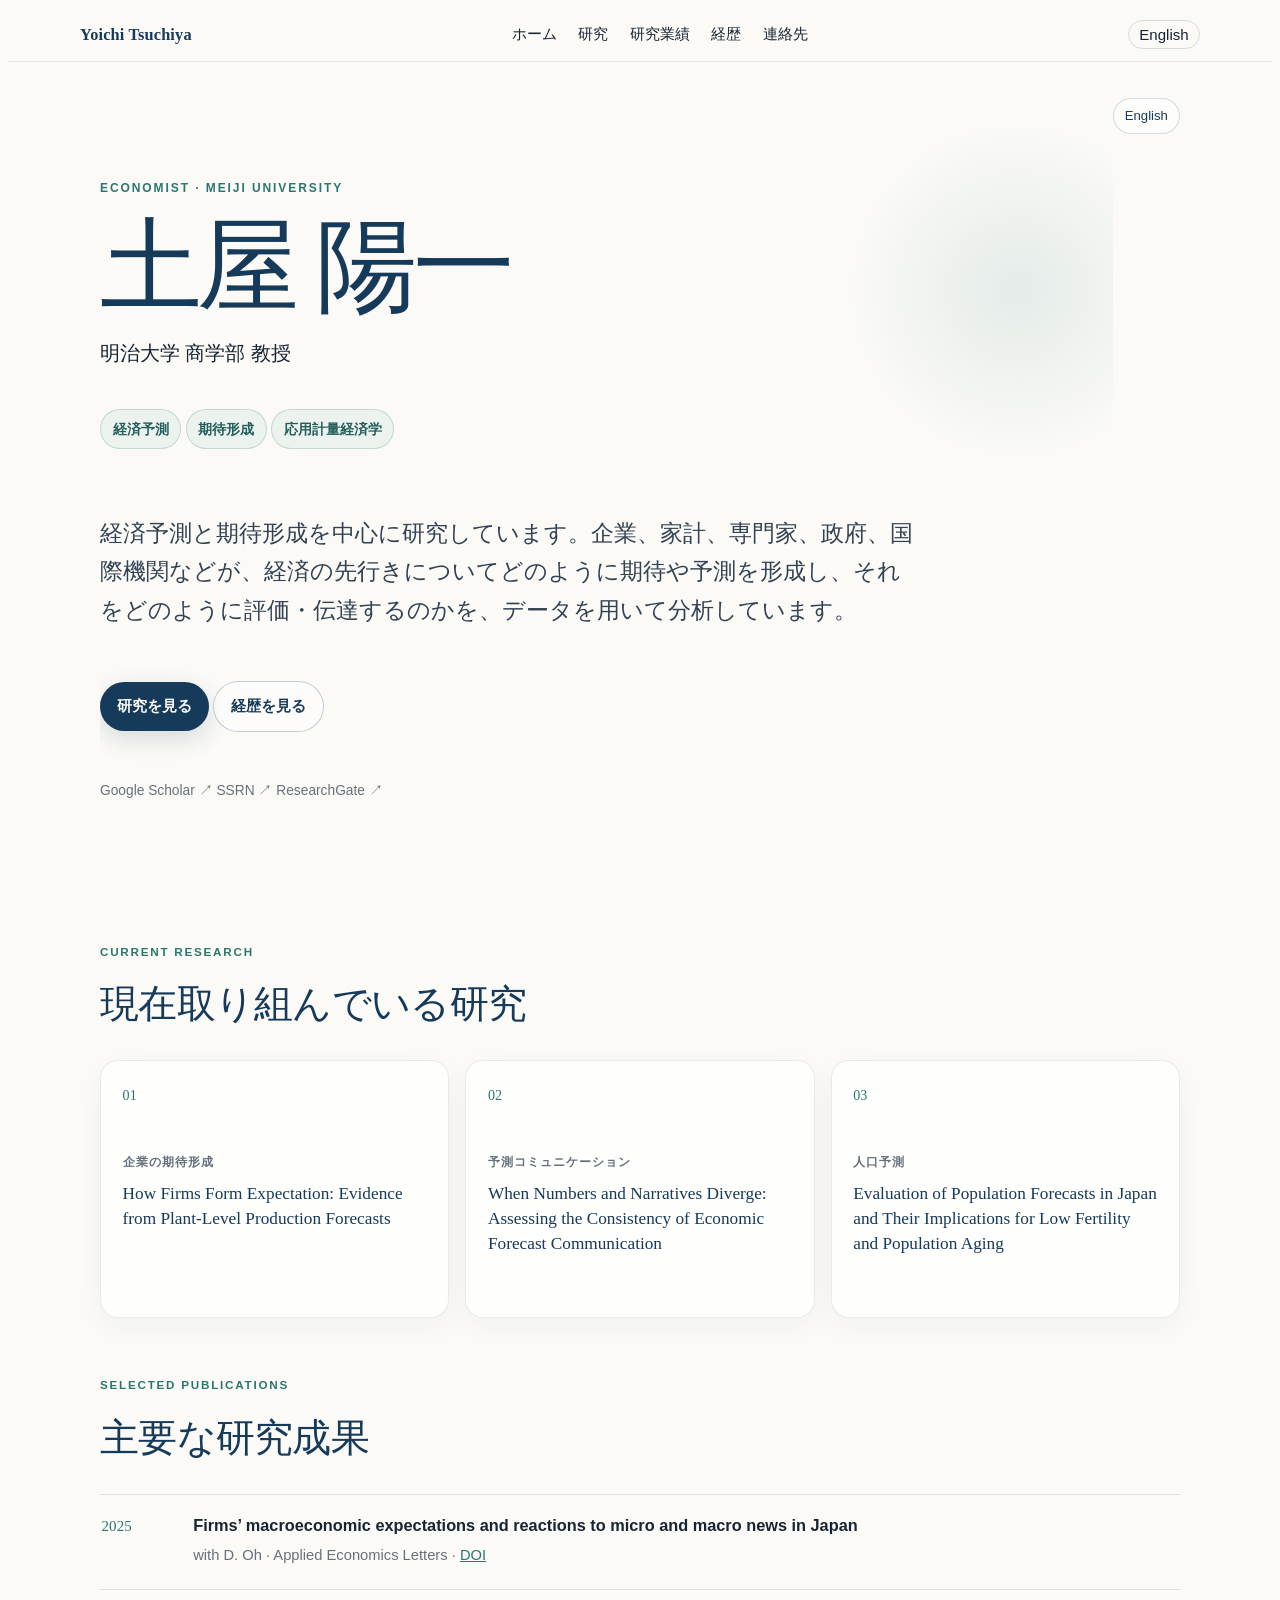
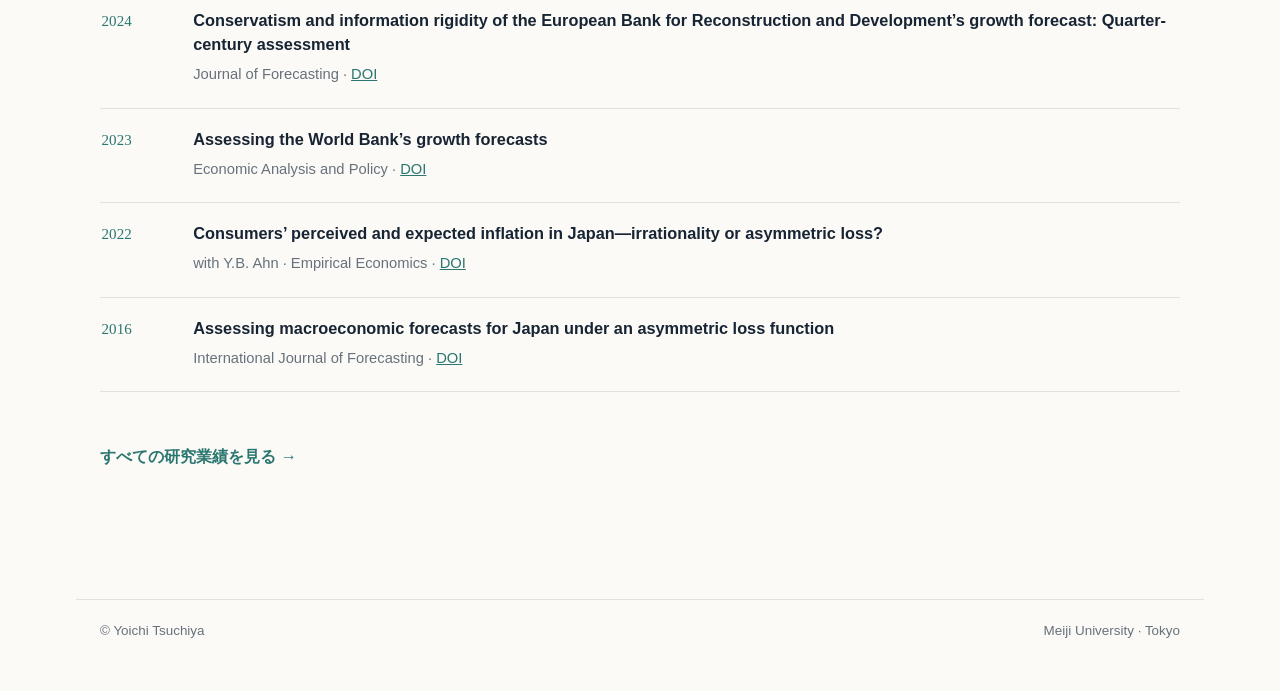
==== docs/jp/index.html @ df2e0a52 "Add rendered Japanese home page" ====
<!doctype html><html lang="ja"><head><meta charset="utf-8"><meta name="viewport" content="width=device-width, initial-scale=1"><title>土屋 陽一</title><link rel="stylesheet" href="../style.css"></head><body><nav class="navbar"><div class="nav-inner"><a class="navbar-brand" href="index.html">Yoichi Tsuchiya</a><div class="nav-menu"><a class="nav-link" href="index.html">ホーム</a><a class="nav-link" href="research.html">研究</a><a class="nav-link" href="publications.html">研究業績</a><a class="nav-link" href="cv.html">経歴</a><a class="nav-link" href="contact.html">連絡先</a></div><div class="nav-switch"><a class="nav-link lang-nav" href="../index.html">English</a></div></div></nav><main class="content-wrap"><p><a href="../index.html" class="lang-pill">English</a></p><div class="hero"><div class="eyebrow">Economist · Meiji University</div><h1>土屋 陽一</h1><div class="position">明治大学 商学部 教授</div><div class="fields"><p><span class="field-chip">経済予測</span> <span class="field-chip">期待形成</span> <span class="field-chip">応用計量経済学</span></p></div><div class="statement"><p>経済予測と期待形成を中心に研究しています。企業、家計、専門家、政府、国際機関などが、経済の先行きについてどのように期待や予測を形成し、それをどのように評価・伝達するのかを、データを用いて分析しています。</p></div><div class="hero-actions"><p><a class="btn-site" href="research.html">研究を見る</a> <a class="btn-site-outline" href="cv.html">経歴を見る</a></p></div><div class="profile-links"><p><a href="https://scholar.google.co.jp/citations?user=F517A5IAAAAJ&hl=ja" target="_blank" rel="noopener">Google Scholar ↗</a> <a href="https://papers.ssrn.com/sol3/cf_dev/AbsByAuth.cfm?per_id=1452171" target="_blank" rel="noopener">SSRN ↗</a> <a href="https://www.researchgate.net/profile/Yoichi-Tsuchiya" target="_blank" rel="noopener">ResearchGate ↗</a></p></div></div><div class="section-kicker">Current research</div><div class="section-title">現在取り組んでいる研究</div><div class="project-grid"><div class="project-card"><div class="card-no">01</div><div class="card-label">企業の期待形成</div><div class="card-title">How Firms Form Expectation: Evidence from Plant-Level Production Forecasts</div></div><div class="project-card"><div class="card-no">02</div><div class="card-label">予測コミュニケーション</div><div class="card-title">When Numbers and Narratives Diverge: Assessing the Consistency of Economic Forecast Communication</div></div><div class="project-card"><div class="card-no">03</div><div class="card-label">人口予測</div><div class="card-title">Evaluation of Population Forecasts in Japan and Their Implications for Low Fertility and Population Aging</div></div></div><div class="section-kicker">Selected publications</div><div class="section-title">主要な研究成果</div><div class="paper-list"><div class="paper-card"><div class="paper-year">2025</div><div><div class="paper-title">Firms’ macroeconomic expectations and reactions to micro and macro news in Japan</div><div class="paper-meta">with D. Oh · Applied Economics Letters · <a href="https://doi.org/10.1080/13504851.2024.2355978" target="_blank" rel="noopener">DOI</a></div></div></div><div class="paper-card"><div class="paper-year">2024</div><div><div class="paper-title">Conservatism and information rigidity of the European Bank for Reconstruction and Development’s growth forecast: Quarter-century assessment</div><div class="paper-meta">Journal of Forecasting · <a href="https://doi.org/10.1002/for.3092" target="_blank" rel="noopener">DOI</a></div></div></div><div class="paper-card"><div class="paper-year">2023</div><div><div class="paper-title">Assessing the World Bank’s growth forecasts</div><div class="paper-meta">Economic Analysis and Policy · <a href="https://doi.org/10.1016/j.eap.2022.10.017" target="_blank" rel="noopener">DOI</a></div></div></div><div class="paper-card"><div class="paper-year">2022</div><div><div class="paper-title">Consumers’ perceived and expected inflation in Japan—irrationality or asymmetric loss?</div><div class="paper-meta">with Y.B. Ahn · Empirical Economics · <a href="https://doi.org/10.1007/s00181-021-02181-6" target="_blank" rel="noopener">DOI</a></div></div></div><div class="paper-card"><div class="paper-year">2016</div><div><div class="paper-title">Assessing macroeconomic forecasts for Japan under an asymmetric loss function</div><div class="paper-meta">International Journal of Forecasting · <a href="https://doi.org/10.1016/j.ijforecast.2015.05.005" target="_blank" rel="noopener">DOI</a></div></div></div></div><p><a href="publications.html" class="text-link">すべての研究業績を見る →</a></p></main><footer class="site-footer"><span>© Yoichi Tsuchiya</span><span>Meiji University · Tokyo</span></footer></body></html>
---- docs/style.css ----
:root {
  --paper: #fbfaf7;
  --paper-2: #f3f0e9;
  --ink: #172433;
  --muted: #67717c;
  --navy: #163a59;
  --accent: #2b7770;
  --accent-soft: #dfece8;
  --line: #dfe2df;
  --card: rgba(255, 255, 255, .72);
  --shadow: 0 14px 42px rgba(23, 36, 51, .08);
  --radius: 18px;
}
html { scroll-behavior: smooth; }
body { background: var(--paper); color: var(--ink); font-family: -apple-system, BlinkMacSystemFont, "Segoe UI", "Hiragino Sans", "Yu Gothic UI", "Yu Gothic", sans-serif; font-size: 1.02rem; line-height: 1.78; -webkit-font-smoothing: antialiased; }
.navbar { background: rgba(251,250,247,.9) !important; backdrop-filter: blur(14px); border-bottom: 1px solid rgba(23,36,51,.08); box-shadow: none; position:sticky;top:0;z-index:50;padding:.75rem 0 }
.navbar-brand { font-family: Georgia, "Times New Roman", "Yu Mincho", serif; font-weight: 600; letter-spacing: .01em; color: var(--navy) !important; text-decoration:none; }
.nav-inner{max-width:1120px;margin:0 auto;padding:0 1.5rem;display:grid;grid-template-columns:auto 1fr auto;align-items:center;gap:2rem}.nav-menu{display:flex;justify-content:center;gap:1.35rem}.nav-link{text-decoration:none;color:var(--ink);font-size:.94rem;font-weight:520}.nav-link:hover{color:var(--accent)}.nav-switch{justify-self:end}.lang-nav{border:1px solid rgba(22,58,89,.16);border-radius:999px;padding:.3rem .65rem}.content-wrap{max-width:1080px;margin:0 auto;padding:0 1.5rem 4rem}
.hero { position: relative; overflow: hidden; padding: 6.2rem 0 4.2rem; max-width: 1040px; }
.hero::after { content:""; position:absolute; right:-5rem; top:2.2rem; width:22rem; height:22rem; border-radius:50%; background:radial-gradient(circle, rgba(43,119,112,.11), rgba(43,119,112,0) 68%); pointer-events:none; }
.eyebrow { font-size:.75rem;font-weight:750;letter-spacing:.16em;text-transform:uppercase;color:var(--accent);margin-bottom:1.15rem }
.hero h1 { font-family:Georgia,"Times New Roman","Yu Mincho",serif;color:var(--navy);font-size:clamp(3.25rem,8vw,6.4rem);line-height:.98;letter-spacing:-.045em;margin:0 0 1.15rem;font-weight:500;max-width:900px }
.hero .position { font-size:1.22rem;color:var(--ink);margin-bottom:1.25rem }.hero .fields{display:inline-flex;flex-wrap:wrap;gap:.55rem;margin:.15rem 0 1.7rem}.field-chip{display:inline-block;padding:.38rem .72rem;border:1px solid rgba(43,119,112,.22);background:rgba(223,236,232,.52);border-radius:999px;color:#245f5a;font-size:.88rem;font-weight:650}.hero .statement{max-width:820px;font-family:Georgia,"Times New Roman","Yu Mincho",serif;font-size:clamp(1.16rem,2.2vw,1.42rem);line-height:1.7;color:#334252}.hero-actions{margin-top:2.1rem;display:flex;gap:.75rem;flex-wrap:wrap}.btn-site,.btn-site-outline{display:inline-block;padding:.72rem 1.05rem;border-radius:999px;text-decoration:none!important;font-size:.92rem;font-weight:700;transition:transform .18s ease,box-shadow .18s ease,background .18s ease}.btn-site{background:var(--navy);color:#fff!important;box-shadow:0 8px 24px rgba(22,58,89,.16)}.btn-site-outline{color:var(--navy)!important;border:1px solid rgba(22,58,89,.25);background:rgba(255,255,255,.45)}.btn-site:hover,.btn-site-outline:hover{transform:translateY(-2px)}
.section-kicker{margin-top:3.6rem;margin-bottom:.4rem;font-size:.73rem;letter-spacing:.15em;text-transform:uppercase;color:var(--accent);font-weight:800}.section-title{font-family:Georgia,"Times New Roman","Yu Mincho",serif;color:var(--navy);font-size:clamp(1.75rem,3.5vw,2.45rem);font-weight:500;letter-spacing:-.018em;margin:0 0 1.35rem}.project-grid{display:grid;grid-template-columns:repeat(3,minmax(0,1fr));gap:1rem;margin:1rem 0 3.2rem}.project-card{min-height:210px;background:var(--card);border:1px solid rgba(23,36,51,.09);border-radius:var(--radius);padding:1.35rem 1.35rem 1.5rem;box-shadow:0 8px 28px rgba(23,36,51,.045);transition:transform .18s ease,box-shadow .18s ease,border-color .18s ease}.project-card:hover{transform:translateY(-3px);box-shadow:var(--shadow);border-color:rgba(43,119,112,.2)}.project-card .card-no{font-family:Georgia,"Times New Roman",serif;color:var(--accent);font-size:.88rem;margin-bottom:2.7rem}.project-card .card-label{color:var(--muted);font-size:.78rem;font-weight:750;letter-spacing:.08em;text-transform:uppercase;margin-bottom:.45rem}.project-card .card-title{font-family:Georgia,"Times New Roman","Yu Mincho",serif;color:var(--navy);font-size:1.08rem;line-height:1.45}
.paper-list{margin:.8rem 0 2.2rem}.paper-card{display:grid;grid-template-columns:74px minmax(0,1fr);gap:1.1rem;align-items:start;border-top:1px solid var(--line);padding:1.15rem .1rem 1.25rem}.paper-card:last-child{border-bottom:1px solid var(--line)}.paper-year{font-family:Georgia,"Times New Roman",serif;color:var(--accent);font-size:.94rem}.paper-title{font-weight:650;line-height:1.5}.paper-meta{color:var(--muted);font-size:.92rem;margin-top:.28rem}.text-link{display:inline-block;margin-top:.9rem;color:var(--accent);font-weight:700;text-decoration:none}.text-link:hover{text-decoration:underline}
.page-intro{padding:4.1rem 0 2.2rem;border-bottom:1px solid var(--line);margin-bottom:2.1rem}.page-intro .eyebrow{margin-bottom:.7rem}.page-intro h1{font-family:Georgia,"Times New Roman","Yu Mincho",serif;color:var(--navy);font-weight:500;letter-spacing:-.025em;font-size:clamp(2.6rem,5vw,4.3rem);margin-bottom:.85rem}.page-intro p{max-width:760px;color:#485665;font-size:1.08rem}h2{font-family:Georgia,"Times New Roman","Yu Mincho",serif;color:var(--navy);margin-top:2.6rem;font-weight:500}h3{color:var(--navy);font-weight:650;margin-top:1.8rem}a{color:var(--accent)}.research-item{border-left:2px solid var(--accent-soft);padding:.25rem 0 .35rem 1.25rem;margin:1.15rem 0 1.65rem}.research-item h3{margin-top:0}.research-theme{background:rgba(255,255,255,.55);border:1px solid rgba(23,36,51,.08);border-radius:14px;padding:1.15rem 1.25rem;margin:.75rem 0}.publications{max-width:930px}.pub-year{font-family:Georgia,"Times New Roman",serif;color:var(--navy);margin-top:2.55rem;padding-bottom:.4rem;border-bottom:1px solid var(--line)}.publications ol{padding-left:1.25rem}.publications li{margin-bottom:.82rem;padding-left:.25rem}.publications em{color:#405064}.cv-buttons{display:flex;gap:.75rem;flex-wrap:wrap;margin:1.25rem 0 2rem}.cv-buttons a{display:inline-block;border-radius:999px;padding:.72rem 1rem;text-decoration:none;font-weight:700;border:1px solid rgba(22,58,89,.24);color:var(--navy);background:rgba(255,255,255,.55)}.cv-buttons a:first-child{background:var(--navy);color:white;border-color:var(--navy)}.contact-grid{display:grid;grid-template-columns:repeat(2,minmax(0,1fr));gap:1rem;margin-top:1.6rem}.contact-card{background:rgba(255,255,255,.58);border:1px solid rgba(23,36,51,.08);border-radius:14px;padding:1.25rem}.contact-card .label{color:var(--muted);font-size:.78rem;text-transform:uppercase;letter-spacing:.1em;font-weight:750}.contact-card .value{margin-top:.35rem}.lang-pill{float:right;margin-top:1.2rem;border:1px solid rgba(22,58,89,.18);border-radius:999px;padding:.35rem .7rem;text-decoration:none;font-size:.82rem;color:var(--navy);background:rgba(255,255,255,.5)}.profile-links{display:flex;flex-wrap:wrap;gap:.95rem;margin-top:1.05rem;font-size:.86rem}.profile-links a{color:var(--muted);text-decoration:none;border-bottom:1px solid transparent}.profile-links a:hover{color:var(--accent);border-bottom-color:rgba(43,119,112,.35)}.doi-link{display:inline-block;margin-left:.4rem;padding:.08rem .46rem;border:1px solid rgba(43,119,112,.22);border-radius:999px;color:var(--accent)!important;background:rgba(223,236,232,.42);font-size:.72rem;font-weight:750;letter-spacing:.035em;text-decoration:none!important;vertical-align:.08em}.doi-link:hover{background:rgba(223,236,232,.85);border-color:rgba(43,119,112,.38)}.profile-grid{display:grid;grid-template-columns:repeat(3,minmax(0,1fr));gap:.85rem;margin:1rem 0 2.5rem}.profile-card{display:flex;justify-content:space-between;align-items:center;padding:1rem 1.05rem;border:1px solid rgba(23,36,51,.08);border-radius:14px;background:rgba(255,255,255,.58);text-decoration:none!important;color:var(--navy)!important;transition:transform .18s ease,box-shadow .18s ease,border-color .18s ease}.profile-card:hover{transform:translateY(-2px);box-shadow:0 8px 24px rgba(23,36,51,.06);border-color:rgba(43,119,112,.22)}.profile-name{font-weight:700}.profile-arrow{color:var(--accent)}.site-footer{max-width:1080px;margin:3rem auto 0;padding:1.2rem 1.5rem 2.5rem;border-top:1px solid var(--line);display:flex;justify-content:space-between;color:var(--muted);font-size:.84rem}
@media(max-width:900px){.project-grid{grid-template-columns:1fr}.project-card{min-height:auto}.project-card .card-no{margin-bottom:1.5rem}}@media(max-width:768px){.hero{padding-top:3.7rem}.hero h1{font-size:clamp(3rem,16vw,4.9rem)}.paper-card{grid-template-columns:58px 1fr}.contact-grid{grid-template-columns:1fr}.lang-pill{float:none;display:inline-block;margin-bottom:.7rem}.nav-inner{grid-template-columns:1fr auto}.nav-menu{grid-column:1/-1;grid-row:2;justify-content:flex-start;overflow-x:auto;padding-bottom:.2rem}.site-footer{display:block}.site-footer span{display:block;margin:.2rem 0}}@media(max-width:600px){.profile-grid{grid-template-columns:1fr}}
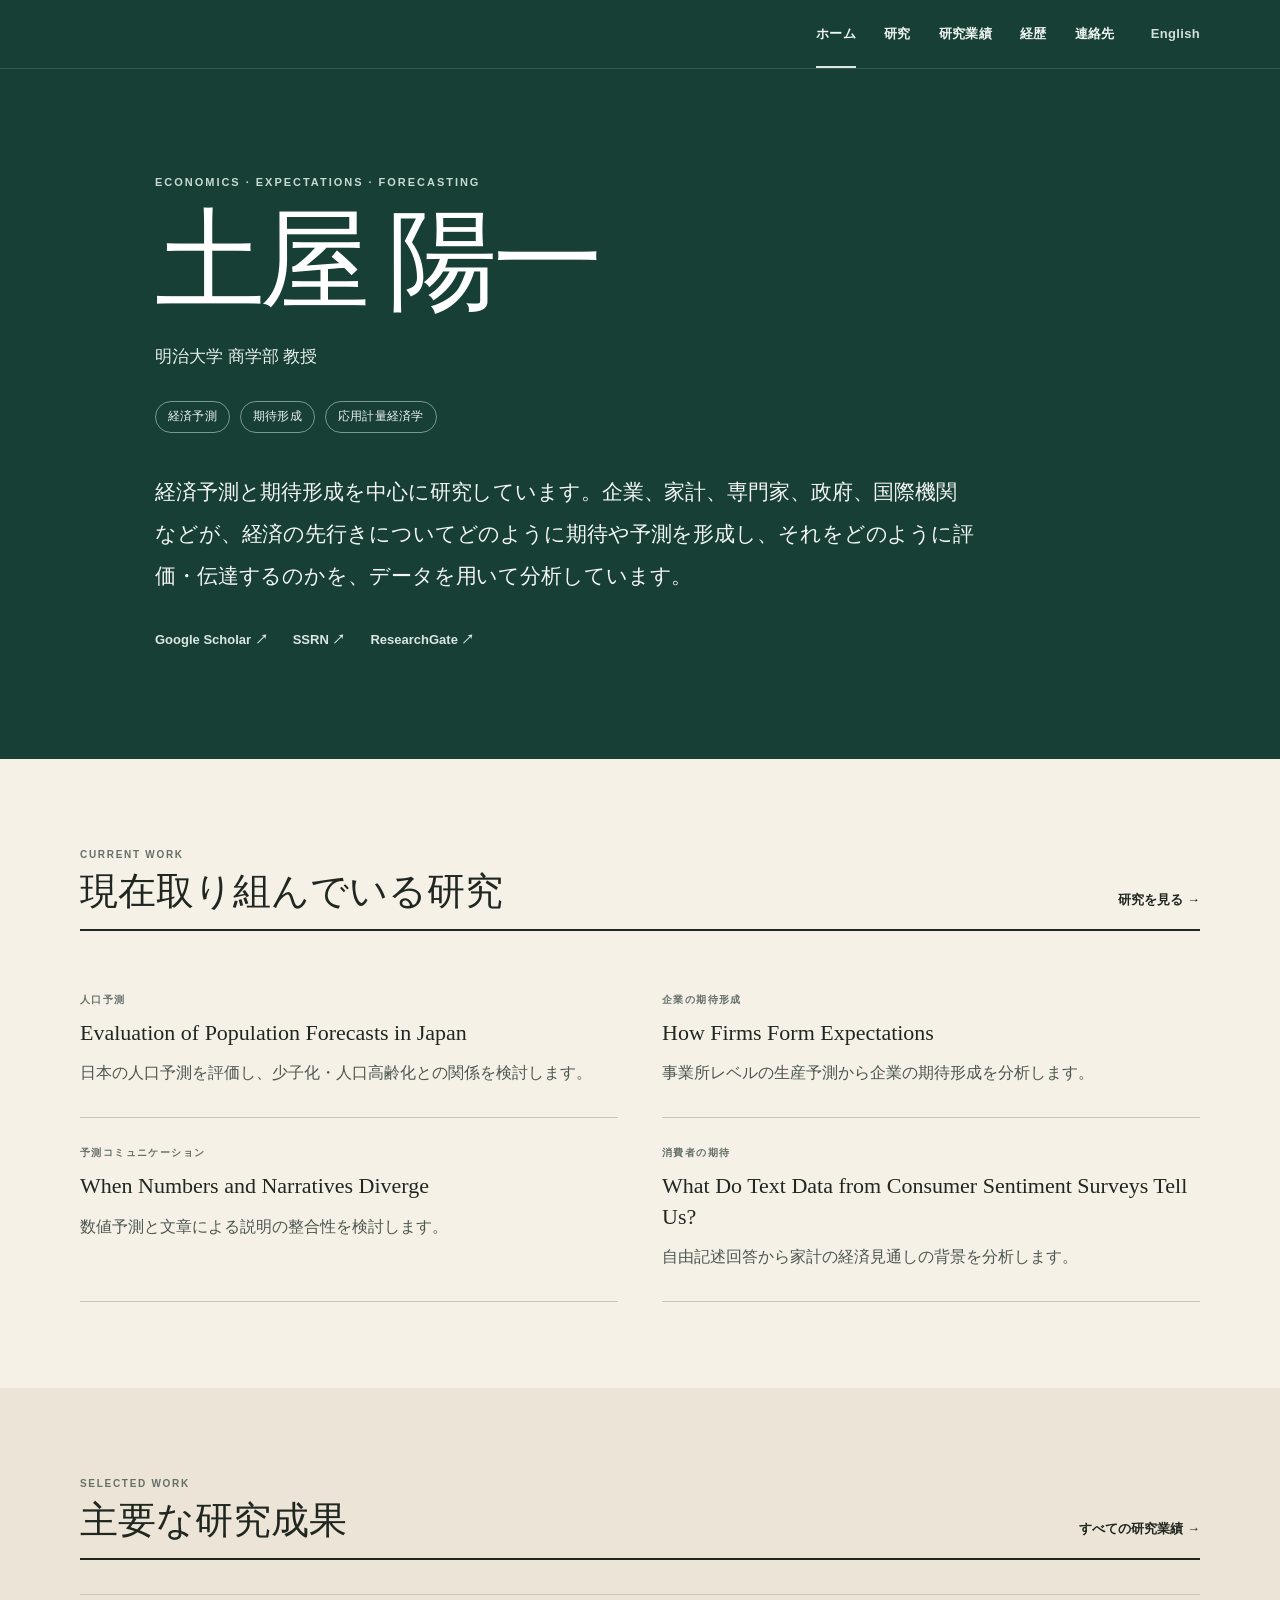
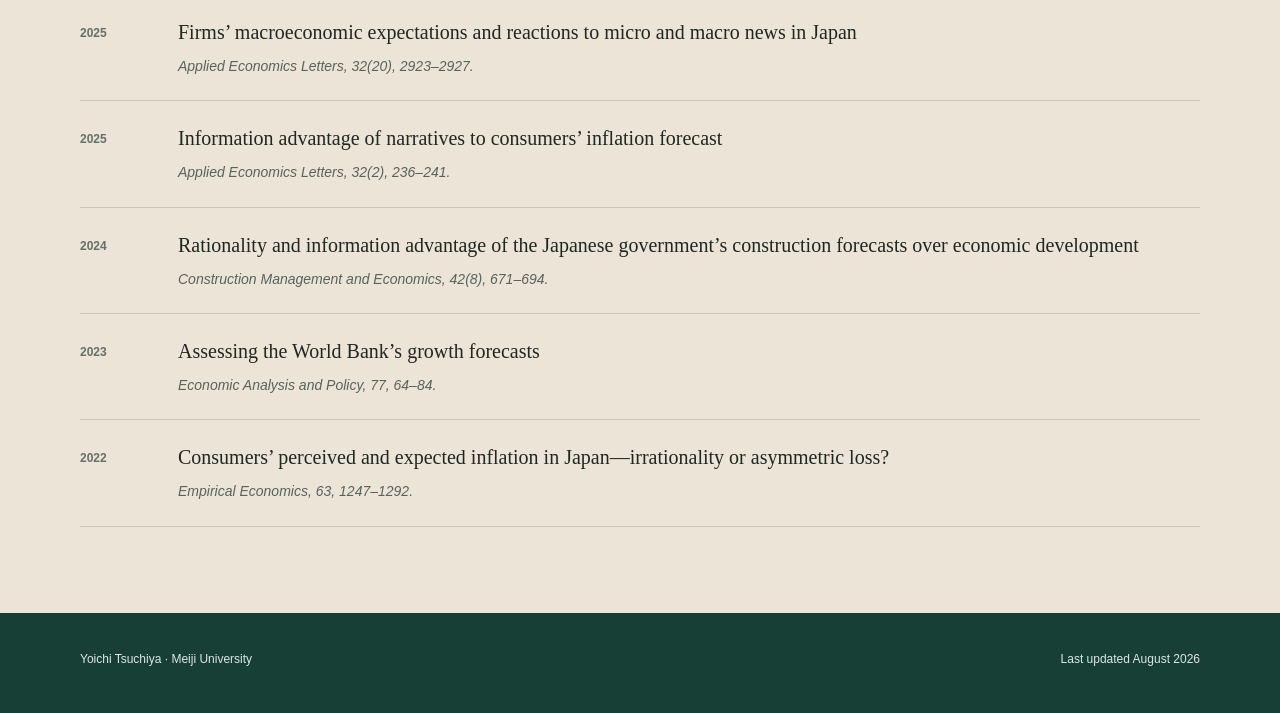
==== commit ffb98738: "Adopt Editorial Scholar site design" ====
--- a/docs/jp/index.html
+++ b/docs/jp/index.html
@@ -1 +1,14 @@
-<!doctype html><html lang="ja"><head><meta charset="utf-8"><meta name="viewport" content="width=device-width, initial-scale=1"><title>土屋 陽一</title><link rel="stylesheet" href="../style.css"></head><body><nav class="navbar"><div class="nav-inner"><a class="navbar-brand" href="index.html">Yoichi Tsuchiya</a><div class="nav-menu"><a class="nav-link" href="index.html">ホーム</a><a class="nav-link" href="research.html">研究</a><a class="nav-link" href="publications.html">研究業績</a><a class="nav-link" href="cv.html">経歴</a><a class="nav-link" href="contact.html">連絡先</a></div><div class="nav-switch"><a class="nav-link lang-nav" href="../index.html">English</a></div></div></nav><main class="content-wrap"><p><a href="../index.html" class="lang-pill">English</a></p><div class="hero"><div class="eyebrow">Economist · Meiji University</div><h1>土屋 陽一</h1><div class="position">明治大学 商学部 教授</div><div class="fields"><p><span class="field-chip">経済予測</span> <span class="field-chip">期待形成</span> <span class="field-chip">応用計量経済学</span></p></div><div class="statement"><p>経済予測と期待形成を中心に研究しています。企業、家計、専門家、政府、国際機関などが、経済の先行きについてどのように期待や予測を形成し、それをどのように評価・伝達するのかを、データを用いて分析しています。</p></div><div class="hero-actions"><p><a class="btn-site" href="research.html">研究を見る</a> <a class="btn-site-outline" href="cv.html">経歴を見る</a></p></div><div class="profile-links"><p><a href="https://scholar.google.co.jp/citations?user=F517A5IAAAAJ&hl=ja" target="_blank" rel="noopener">Google Scholar ↗</a> <a href="https://papers.ssrn.com/sol3/cf_dev/AbsByAuth.cfm?per_id=1452171" target="_blank" rel="noopener">SSRN ↗</a> <a href="https://www.researchgate.net/profile/Yoichi-Tsuchiya" target="_blank" rel="noopener">ResearchGate ↗</a></p></div></div><div class="section-kicker">Current research</div><div class="section-title">現在取り組んでいる研究</div><div class="project-grid"><div class="project-card"><div class="card-no">01</div><div class="card-label">企業の期待形成</div><div class="card-title">How Firms Form Expectation: Evidence from Plant-Level Production Forecasts</div></div><div class="project-card"><div class="card-no">02</div><div class="card-label">予測コミュニケーション</div><div class="card-title">When Numbers and Narratives Diverge: Assessing the Consistency of Economic Forecast Communication</div></div><div class="project-card"><div class="card-no">03</div><div class="card-label">人口予測</div><div class="card-title">Evaluation of Population Forecasts in Japan and Their Implications for Low Fertility and Population Aging</div></div></div><div class="section-kicker">Selected publications</div><div class="section-title">主要な研究成果</div><div class="paper-list"><div class="paper-card"><div class="paper-year">2025</div><div><div class="paper-title">Firms’ macroeconomic expectations and reactions to micro and macro news in Japan</div><div class="paper-meta">with D. Oh · Applied Economics Letters · <a href="https://doi.org/10.1080/13504851.2024.2355978" target="_blank" rel="noopener">DOI</a></div></div></div><div class="paper-card"><div class="paper-year">2024</div><div><div class="paper-title">Conservatism and information rigidity of the European Bank for Reconstruction and Development’s growth forecast: Quarter-century assessment</div><div class="paper-meta">Journal of Forecasting · <a href="https://doi.org/10.1002/for.3092" target="_blank" rel="noopener">DOI</a></div></div></div><div class="paper-card"><div class="paper-year">2023</div><div><div class="paper-title">Assessing the World Bank’s growth forecasts</div><div class="paper-meta">Economic Analysis and Policy · <a href="https://doi.org/10.1016/j.eap.2022.10.017" target="_blank" rel="noopener">DOI</a></div></div></div><div class="paper-card"><div class="paper-year">2022</div><div><div class="paper-title">Consumers’ perceived and expected inflation in Japan—irrationality or asymmetric loss?</div><div class="paper-meta">with Y.B. Ahn · Empirical Economics · <a href="https://doi.org/10.1007/s00181-021-02181-6" target="_blank" rel="noopener">DOI</a></div></div></div><div class="paper-card"><div class="paper-year">2016</div><div><div class="paper-title">Assessing macroeconomic forecasts for Japan under an asymmetric loss function</div><div class="paper-meta">International Journal of Forecasting · <a href="https://doi.org/10.1016/j.ijforecast.2015.05.005" target="_blank" rel="noopener">DOI</a></div></div></div></div><p><a href="publications.html" class="text-link">すべての研究業績を見る →</a></p></main><footer class="site-footer"><span>© Yoichi Tsuchiya</span><span>Meiji University · Tokyo</span></footer></body></html>+<!doctype html><html lang="ja"><head><meta charset="utf-8">
+<meta name="viewport" content="width=device-width,initial-scale=1">
+<title>土屋 陽一</title><link rel="stylesheet" href="../style.css"></head>
+<body><div class="site-nav"><div class="wrap nav-inner"><div class="nav-links"><a href="index.html" class="active ">ホーム</a><a href="research.html" class="">研究</a><a href="publications.html" class="">研究業績</a><a href="cv.html" class="">経歴</a><a href="contact.html" class="">連絡先</a><a href="../index.html" class="language">English</a></div></div></div>
+<section class="hero"><div class="wrap hero-inner">
+<div class="eyebrow">Economics · Expectations · Forecasting</div>
+<h1>土屋 陽一</h1>
+<p class="role">明治大学 商学部 教授</p>
+<div class="tags"><span>経済予測</span><span>期待形成</span><span>応用計量経済学</span></div>
+<p class="lead">経済予測と期待形成を中心に研究しています。企業、家計、専門家、政府、国際機関などが、経済の先行きについてどのように期待や予測を形成し、それをどのように評価・伝達するのかを、データを用いて分析しています。</p>
+<div class="profile-links"><a href="https://scholar.google.co.jp/citations?user=F517A5IAAAAJ&hl=ja">Google Scholar ↗</a><a href="https://papers.ssrn.com/sol3/cf_dev/AbsByAuth.cfm?per_id=1452171">SSRN ↗</a><a href="https://www.researchgate.net/profile/Yoichi-Tsuchiya">ResearchGate ↗</a></div>
+</div></section>
+<section class="home-section"><div class="wrap"><div class="section-head"><div><div class="section-overline">Current work</div><h2>現在取り組んでいる研究</h2></div><a class="section-link" href="research.html">研究を見る →</a></div><div class="research-grid"><article class="research-card"><div class="kicker">人口予測</div><h3>Evaluation of Population Forecasts in Japan</h3><p>日本の人口予測を評価し、少子化・人口高齢化との関係を検討します。</p></article><article class="research-card"><div class="kicker">企業の期待形成</div><h3>How Firms Form Expectations</h3><p>事業所レベルの生産予測から企業の期待形成を分析します。</p></article><article class="research-card"><div class="kicker">予測コミュニケーション</div><h3>When Numbers and Narratives Diverge</h3><p>数値予測と文章による説明の整合性を検討します。</p></article><article class="research-card"><div class="kicker">消費者の期待</div><h3>What Do Text Data from Consumer Sentiment Surveys Tell Us?</h3><p>自由記述回答から家計の経済見通しの背景を分析します。</p></article></div></div></section>
+<section class="home-section alt"><div class="wrap"><div class="section-head"><div><div class="section-overline">Selected work</div><h2>主要な研究成果</h2></div><a class="section-link" href="publications.html">すべての研究業績 →</a></div><div class="pub-list"><div class="pub-row"><div class="pub-year">2025</div><div><h3>Firms’ macroeconomic expectations and reactions to micro and macro news in Japan</h3><p><em>Applied Economics Letters, 32(20), 2923–2927.</em></p></div></div><div class="pub-row"><div class="pub-year">2025</div><div><h3>Information advantage of narratives to consumers’ inflation forecast</h3><p><em>Applied Economics Letters, 32(2), 236–241.</em></p></div></div><div class="pub-row"><div class="pub-year">2024</div><div><h3>Rationality and information advantage of the Japanese government’s construction forecasts over economic development</h3><p><em>Construction Management and Economics, 42(8), 671–694.</em></p></div></div><div class="pub-row"><div class="pub-year">2023</div><div><h3>Assessing the World Bank’s growth forecasts</h3><p><em>Economic Analysis and Policy, 77, 64–84.</em></p></div></div><div class="pub-row"><div class="pub-year">2022</div><div><h3>Consumers’ perceived and expected inflation in Japan—irrationality or asymmetric loss?</h3><p><em>Empirical Economics, 63, 1247–1292.</em></p></div></div></div></div></section><footer><div class="wrap"><span>Yoichi Tsuchiya · Meiji University</span><span>Last updated August 2026</span></div></footer></body></html>
--- a/docs/style.css
+++ b/docs/style.css
@@ -1,27 +1,354 @@
-:root {
-  --paper: #fbfaf7;
-  --paper-2: #f3f0e9;
-  --ink: #172433;
-  --muted: #67717c;
-  --navy: #163a59;
-  --accent: #2b7770;
-  --accent-soft: #dfece8;
-  --line: #dfe2df;
-  --card: rgba(255, 255, 255, .72);
-  --shadow: 0 14px 42px rgba(23, 36, 51, .08);
-  --radius: 18px;
-}
-html { scroll-behavior: smooth; }
-body { background: var(--paper); color: var(--ink); font-family: -apple-system, BlinkMacSystemFont, "Segoe UI", "Hiragino Sans", "Yu Gothic UI", "Yu Gothic", sans-serif; font-size: 1.02rem; line-height: 1.78; -webkit-font-smoothing: antialiased; }
-.navbar { background: rgba(251,250,247,.9) !important; backdrop-filter: blur(14px); border-bottom: 1px solid rgba(23,36,51,.08); box-shadow: none; position:sticky;top:0;z-index:50;padding:.75rem 0 }
-.navbar-brand { font-family: Georgia, "Times New Roman", "Yu Mincho", serif; font-weight: 600; letter-spacing: .01em; color: var(--navy) !important; text-decoration:none; }
-.nav-inner{max-width:1120px;margin:0 auto;padding:0 1.5rem;display:grid;grid-template-columns:auto 1fr auto;align-items:center;gap:2rem}.nav-menu{display:flex;justify-content:center;gap:1.35rem}.nav-link{text-decoration:none;color:var(--ink);font-size:.94rem;font-weight:520}.nav-link:hover{color:var(--accent)}.nav-switch{justify-self:end}.lang-nav{border:1px solid rgba(22,58,89,.16);border-radius:999px;padding:.3rem .65rem}.content-wrap{max-width:1080px;margin:0 auto;padding:0 1.5rem 4rem}
-.hero { position: relative; overflow: hidden; padding: 6.2rem 0 4.2rem; max-width: 1040px; }
-.hero::after { content:""; position:absolute; right:-5rem; top:2.2rem; width:22rem; height:22rem; border-radius:50%; background:radial-gradient(circle, rgba(43,119,112,.11), rgba(43,119,112,0) 68%); pointer-events:none; }
-.eyebrow { font-size:.75rem;font-weight:750;letter-spacing:.16em;text-transform:uppercase;color:var(--accent);margin-bottom:1.15rem }
-.hero h1 { font-family:Georgia,"Times New Roman","Yu Mincho",serif;color:var(--navy);font-size:clamp(3.25rem,8vw,6.4rem);line-height:.98;letter-spacing:-.045em;margin:0 0 1.15rem;font-weight:500;max-width:900px }
-.hero .position { font-size:1.22rem;color:var(--ink);margin-bottom:1.25rem }.hero .fields{display:inline-flex;flex-wrap:wrap;gap:.55rem;margin:.15rem 0 1.7rem}.field-chip{display:inline-block;padding:.38rem .72rem;border:1px solid rgba(43,119,112,.22);background:rgba(223,236,232,.52);border-radius:999px;color:#245f5a;font-size:.88rem;font-weight:650}.hero .statement{max-width:820px;font-family:Georgia,"Times New Roman","Yu Mincho",serif;font-size:clamp(1.16rem,2.2vw,1.42rem);line-height:1.7;color:#334252}.hero-actions{margin-top:2.1rem;display:flex;gap:.75rem;flex-wrap:wrap}.btn-site,.btn-site-outline{display:inline-block;padding:.72rem 1.05rem;border-radius:999px;text-decoration:none!important;font-size:.92rem;font-weight:700;transition:transform .18s ease,box-shadow .18s ease,background .18s ease}.btn-site{background:var(--navy);color:#fff!important;box-shadow:0 8px 24px rgba(22,58,89,.16)}.btn-site-outline{color:var(--navy)!important;border:1px solid rgba(22,58,89,.25);background:rgba(255,255,255,.45)}.btn-site:hover,.btn-site-outline:hover{transform:translateY(-2px)}
-.section-kicker{margin-top:3.6rem;margin-bottom:.4rem;font-size:.73rem;letter-spacing:.15em;text-transform:uppercase;color:var(--accent);font-weight:800}.section-title{font-family:Georgia,"Times New Roman","Yu Mincho",serif;color:var(--navy);font-size:clamp(1.75rem,3.5vw,2.45rem);font-weight:500;letter-spacing:-.018em;margin:0 0 1.35rem}.project-grid{display:grid;grid-template-columns:repeat(3,minmax(0,1fr));gap:1rem;margin:1rem 0 3.2rem}.project-card{min-height:210px;background:var(--card);border:1px solid rgba(23,36,51,.09);border-radius:var(--radius);padding:1.35rem 1.35rem 1.5rem;box-shadow:0 8px 28px rgba(23,36,51,.045);transition:transform .18s ease,box-shadow .18s ease,border-color .18s ease}.project-card:hover{transform:translateY(-3px);box-shadow:var(--shadow);border-color:rgba(43,119,112,.2)}.project-card .card-no{font-family:Georgia,"Times New Roman",serif;color:var(--accent);font-size:.88rem;margin-bottom:2.7rem}.project-card .card-label{color:var(--muted);font-size:.78rem;font-weight:750;letter-spacing:.08em;text-transform:uppercase;margin-bottom:.45rem}.project-card .card-title{font-family:Georgia,"Times New Roman","Yu Mincho",serif;color:var(--navy);font-size:1.08rem;line-height:1.45}
-.paper-list{margin:.8rem 0 2.2rem}.paper-card{display:grid;grid-template-columns:74px minmax(0,1fr);gap:1.1rem;align-items:start;border-top:1px solid var(--line);padding:1.15rem .1rem 1.25rem}.paper-card:last-child{border-bottom:1px solid var(--line)}.paper-year{font-family:Georgia,"Times New Roman",serif;color:var(--accent);font-size:.94rem}.paper-title{font-weight:650;line-height:1.5}.paper-meta{color:var(--muted);font-size:.92rem;margin-top:.28rem}.text-link{display:inline-block;margin-top:.9rem;color:var(--accent);font-weight:700;text-decoration:none}.text-link:hover{text-decoration:underline}
-.page-intro{padding:4.1rem 0 2.2rem;border-bottom:1px solid var(--line);margin-bottom:2.1rem}.page-intro .eyebrow{margin-bottom:.7rem}.page-intro h1{font-family:Georgia,"Times New Roman","Yu Mincho",serif;color:var(--navy);font-weight:500;letter-spacing:-.025em;font-size:clamp(2.6rem,5vw,4.3rem);margin-bottom:.85rem}.page-intro p{max-width:760px;color:#485665;font-size:1.08rem}h2{font-family:Georgia,"Times New Roman","Yu Mincho",serif;color:var(--navy);margin-top:2.6rem;font-weight:500}h3{color:var(--navy);font-weight:650;margin-top:1.8rem}a{color:var(--accent)}.research-item{border-left:2px solid var(--accent-soft);padding:.25rem 0 .35rem 1.25rem;margin:1.15rem 0 1.65rem}.research-item h3{margin-top:0}.research-theme{background:rgba(255,255,255,.55);border:1px solid rgba(23,36,51,.08);border-radius:14px;padding:1.15rem 1.25rem;margin:.75rem 0}.publications{max-width:930px}.pub-year{font-family:Georgia,"Times New Roman",serif;color:var(--navy);margin-top:2.55rem;padding-bottom:.4rem;border-bottom:1px solid var(--line)}.publications ol{padding-left:1.25rem}.publications li{margin-bottom:.82rem;padding-left:.25rem}.publications em{color:#405064}.cv-buttons{display:flex;gap:.75rem;flex-wrap:wrap;margin:1.25rem 0 2rem}.cv-buttons a{display:inline-block;border-radius:999px;padding:.72rem 1rem;text-decoration:none;font-weight:700;border:1px solid rgba(22,58,89,.24);color:var(--navy);background:rgba(255,255,255,.55)}.cv-buttons a:first-child{background:var(--navy);color:white;border-color:var(--navy)}.contact-grid{display:grid;grid-template-columns:repeat(2,minmax(0,1fr));gap:1rem;margin-top:1.6rem}.contact-card{background:rgba(255,255,255,.58);border:1px solid rgba(23,36,51,.08);border-radius:14px;padding:1.25rem}.contact-card .label{color:var(--muted);font-size:.78rem;text-transform:uppercase;letter-spacing:.1em;font-weight:750}.contact-card .value{margin-top:.35rem}.lang-pill{float:right;margin-top:1.2rem;border:1px solid rgba(22,58,89,.18);border-radius:999px;padding:.35rem .7rem;text-decoration:none;font-size:.82rem;color:var(--navy);background:rgba(255,255,255,.5)}.profile-links{display:flex;flex-wrap:wrap;gap:.95rem;margin-top:1.05rem;font-size:.86rem}.profile-links a{color:var(--muted);text-decoration:none;border-bottom:1px solid transparent}.profile-links a:hover{color:var(--accent);border-bottom-color:rgba(43,119,112,.35)}.doi-link{display:inline-block;margin-left:.4rem;padding:.08rem .46rem;border:1px solid rgba(43,119,112,.22);border-radius:999px;color:var(--accent)!important;background:rgba(223,236,232,.42);font-size:.72rem;font-weight:750;letter-spacing:.035em;text-decoration:none!important;vertical-align:.08em}.doi-link:hover{background:rgba(223,236,232,.85);border-color:rgba(43,119,112,.38)}.profile-grid{display:grid;grid-template-columns:repeat(3,minmax(0,1fr));gap:.85rem;margin:1rem 0 2.5rem}.profile-card{display:flex;justify-content:space-between;align-items:center;padding:1rem 1.05rem;border:1px solid rgba(23,36,51,.08);border-radius:14px;background:rgba(255,255,255,.58);text-decoration:none!important;color:var(--navy)!important;transition:transform .18s ease,box-shadow .18s ease,border-color .18s ease}.profile-card:hover{transform:translateY(-2px);box-shadow:0 8px 24px rgba(23,36,51,.06);border-color:rgba(43,119,112,.22)}.profile-name{font-weight:700}.profile-arrow{color:var(--accent)}.site-footer{max-width:1080px;margin:3rem auto 0;padding:1.2rem 1.5rem 2.5rem;border-top:1px solid var(--line);display:flex;justify-content:space-between;color:var(--muted);font-size:.84rem}
-@media(max-width:900px){.project-grid{grid-template-columns:1fr}.project-card{min-height:auto}.project-card .card-no{margin-bottom:1.5rem}}@media(max-width:768px){.hero{padding-top:3.7rem}.hero h1{font-size:clamp(3rem,16vw,4.9rem)}.paper-card{grid-template-columns:58px 1fr}.contact-grid{grid-template-columns:1fr}.lang-pill{float:none;display:inline-block;margin-bottom:.7rem}.nav-inner{grid-template-columns:1fr auto}.nav-menu{grid-column:1/-1;grid-row:2;justify-content:flex-start;overflow-x:auto;padding-bottom:.2rem}.site-footer{display:block}.site-footer span{display:block;margin:.2rem 0}}@media(max-width:600px){.profile-grid{grid-template-columns:1fr}}
+
+:root{
+  --green:#173f35;
+  --green-2:#214f43;
+  --ivory:#f6f1e7;
+  --ivory-2:#ece4d7;
+  --paper:#fbf8f1;
+  --ink:#202720;
+  --muted:#657068;
+  --rule:#cec5b6;
+  --white:#fff;
+  --accent:#a9c2b8;
+  --max:1120px;
+}
+*{box-sizing:border-box}
+html{scroll-behavior:smooth}
+body{
+  margin:0;
+  color:var(--ink);
+  background:var(--ivory);
+  font-family:"Helvetica Neue",Arial,"Hiragino Sans","Yu Gothic",sans-serif;
+  font-size:16px;
+  line-height:1.78;
+  -webkit-font-smoothing:antialiased;
+}
+a{color:inherit;text-decoration:none}
+a:hover{opacity:.72}
+.wrap{width:min(var(--max),calc(100% - 56px));margin:0 auto}
+
+/* navigation */
+.site-nav{
+  background:var(--green);
+  color:#eef5f1;
+  border-bottom:1px solid rgba(255,255,255,.13);
+  position:sticky;top:0;z-index:20;
+}
+.nav-inner{
+  min-height:68px;
+  display:flex;
+  justify-content:flex-end;
+  align-items:center;
+}
+.nav-links{
+  display:flex;
+  align-items:center;
+  gap:28px;
+  font-size:13px;
+  letter-spacing:.025em;
+  font-weight:600;
+}
+.nav-links a{padding:22px 0 19px;border-bottom:2px solid transparent}
+.nav-links a.active{border-color:#dce9e3}
+.nav-links .language{margin-left:8px;color:#cfe0d8}
+
+/* Home */
+.hero{
+  background:var(--green);
+  color:white;
+}
+.hero-inner{
+  padding:106px 0 106px;
+  max-width:970px;
+}
+.eyebrow{
+  color:#c8dad2;
+  font-size:11px;
+  line-height:1.4;
+  font-weight:700;
+  letter-spacing:.18em;
+  text-transform:uppercase;
+  margin-bottom:18px;
+}
+.hero h1{
+  margin:0;
+  font-family:Georgia,"Times New Roman","Yu Mincho","Hiragino Mincho ProN",serif;
+  font-size:clamp(64px,8.6vw,112px);
+  line-height:.98;
+  letter-spacing:-.045em;
+  font-weight:400;
+  white-space:nowrap;
+}
+.hero .role{
+  margin:27px 0 0;
+  color:#e6efeb;
+  font-size:17px;
+  line-height:1.65;
+}
+.tags{display:flex;gap:10px;flex-wrap:wrap;margin:30px 0 0}
+.tags span{
+  display:inline-block;
+  border:1px solid #77998e;
+  color:#eef5f2;
+  border-radius:999px;
+  padding:7px 12px;
+  font-size:12px;
+  line-height:1.3;
+  letter-spacing:.02em;
+}
+.hero .lead{
+  max-width:820px;
+  margin:38px 0 0;
+  font-family:Georgia,"Times New Roman","Yu Mincho","Hiragino Mincho ProN",serif;
+  font-size:21px;
+  line-height:1.78;
+  letter-spacing:-.005em;
+  color:#f3f6f4;
+}
+.profile-links{
+  display:flex;gap:25px;flex-wrap:wrap;
+  margin-top:31px;
+  color:#d9e7e1;
+  font-size:13px;
+  font-weight:600;
+}
+
+/* sections */
+.home-section{padding:86px 0}
+.home-section.alt{background:var(--ivory-2)}
+.section-head{
+  display:flex;
+  justify-content:space-between;
+  align-items:flex-end;
+  gap:32px;
+  border-bottom:2px solid var(--ink);
+  padding-bottom:16px;
+  margin-bottom:34px;
+}
+.section-overline{
+  font-size:10px;
+  text-transform:uppercase;
+  letter-spacing:.17em;
+  font-weight:700;
+  color:var(--muted);
+}
+.section-head h2{
+  margin:5px 0 0;
+  font-family:Georgia,"Times New Roman","Yu Mincho","Hiragino Mincho ProN",serif;
+  font-size:38px;
+  line-height:1.16;
+  font-weight:400;
+}
+.section-link{font-size:13px;font-weight:700;white-space:nowrap}
+.research-grid{
+  display:grid;
+  grid-template-columns:repeat(2,minmax(0,1fr));
+  column-gap:44px;
+}
+.research-card{
+  padding:25px 0 28px;
+  border-bottom:1px solid var(--rule);
+}
+.kicker{
+  color:var(--muted);
+  font-size:10px;
+  font-weight:700;
+  letter-spacing:.14em;
+  text-transform:uppercase;
+  margin-bottom:9px;
+}
+.research-card h3{
+  margin:0;
+  font-family:Georgia,"Times New Roman","Yu Mincho","Hiragino Mincho ProN",serif;
+  font-weight:400;
+  font-size:22px;
+  line-height:1.4;
+}
+.research-card p{
+  margin:10px 0 0;
+  color:#4c574f;
+  line-height:1.78;
+}
+.pub-list{border-top:1px solid var(--rule)}
+.pub-row{
+  display:grid;
+  grid-template-columns:74px 1fr;
+  gap:24px;
+  padding:23px 0;
+  border-bottom:1px solid var(--rule);
+}
+.pub-year{font-size:12px;font-weight:700;padding-top:4px;color:var(--muted)}
+.pub-row h3{
+  margin:0;
+  font-family:Georgia,"Times New Roman","Yu Mincho","Hiragino Mincho ProN",serif;
+  font-weight:400;
+  font-size:20px;
+  line-height:1.45;
+}
+.pub-row p{margin:8px 0 0;color:#59635c;font-size:14px;line-height:1.6}
+
+/* Sub pages */
+.page-hero{
+  background:var(--green);
+  color:white;
+  padding:72px 0 76px;
+}
+.page-hero .eyebrow{margin-bottom:13px}
+.page-hero h1{
+  max-width:900px;
+  margin:0;
+  font-family:Georgia,"Times New Roman","Yu Mincho","Hiragino Mincho ProN",serif;
+  font-size:clamp(44px,6vw,72px);
+  line-height:1.08;
+  font-weight:400;
+  letter-spacing:-.025em;
+}
+.page-hero p{
+  max-width:800px;
+  margin:24px 0 0;
+  color:#e4ede9;
+  font-size:18px;
+  line-height:1.78;
+}
+.page-main{padding:72px 0 92px}
+.page-main h2{
+  margin:58px 0 20px;
+  padding-bottom:10px;
+  border-bottom:2px solid var(--ink);
+  font-family:Georgia,"Times New Roman","Yu Mincho","Hiragino Mincho ProN",serif;
+  font-weight:400;
+  font-size:30px;
+  line-height:1.25;
+}
+.page-main h2:first-child{margin-top:0}
+.research-item{
+  padding:23px 0 26px;
+  border-bottom:1px solid var(--rule);
+}
+.research-item h3{
+  margin:0;
+  font-family:Georgia,"Times New Roman","Yu Mincho","Hiragino Mincho ProN",serif;
+  font-size:21px;
+  font-weight:400;
+  line-height:1.45;
+}
+.research-item p{margin:10px 0 0;max-width:900px;color:#505a53}
+.theme-list{display:grid;gap:0}
+.theme-item{padding:21px 0;border-bottom:1px solid var(--rule)}
+.theme-item p{margin:0;max-width:900px}
+
+/* publications */
+.publications h2.pub-year{
+  border:0;
+  margin:56px 0 4px;
+  padding:0;
+  font-family:Georgia,"Times New Roman","Yu Mincho","Hiragino Mincho ProN",serif;
+  font-size:31px;
+  color:var(--green);
+}
+.publications h2.pub-year:first-child{margin-top:0}
+.publications ol{list-style:none;margin:0;padding:0;counter-reset:item}
+.publications li{
+  position:relative;
+  padding:18px 0 20px 32px;
+  border-bottom:1px solid var(--rule);
+  line-height:1.72;
+}
+.publications li::before{
+  counter-increment:item;
+  content:counter(item);
+  position:absolute;left:0;top:20px;
+  font-size:10px;font-weight:700;color:#8a918c;
+}
+.publications em{font-family:Georgia,"Times New Roman","Yu Mincho","Hiragino Mincho ProN",serif}
+.doi-link{
+  display:inline-block;
+  margin-left:7px;
+  border:1px solid #a9b7b0;
+  border-radius:999px;
+  padding:1px 7px;
+  font-size:10px;
+  line-height:1.6;
+  font-weight:700;
+  color:var(--green);
+  vertical-align:1px;
+}
+
+/* CV / Contact */
+.cv-links,.contact-grid,.profile-grid{
+  display:grid;
+  grid-template-columns:repeat(2,minmax(0,1fr));
+  gap:18px;
+}
+.cv-button,.contact-card,.profile-card{
+  display:block;
+  background:rgba(255,255,255,.38);
+  border:1px solid var(--rule);
+  padding:22px;
+}
+.cv-button{font-weight:700}
+.contact-grid{grid-template-columns:repeat(3,minmax(0,1fr))}
+.contact-card .label{
+  text-transform:uppercase;letter-spacing:.13em;
+  font-size:10px;font-weight:700;color:var(--muted);
+  margin-bottom:8px;
+}
+.contact-card .value{font-family:Georgia,"Times New Roman","Yu Mincho","Hiragino Mincho ProN",serif;font-size:18px;line-height:1.55}
+.profile-grid{grid-template-columns:repeat(3,minmax(0,1fr))}
+.profile-card{display:flex;justify-content:space-between;align-items:center;font-weight:700}
+.education-list,.position-list{margin:0;padding-left:20px}
+.education-list li,.position-list li{margin:7px 0}
+
+/* footer */
+footer{
+  background:var(--green);
+  color:#dbe8e2;
+  padding:35px 0 42px;
+  font-size:12px;
+}
+footer .wrap{display:flex;justify-content:space-between;gap:24px}
+
+/* Japanese */
+html[lang="ja"] body{line-height:1.9}
+html[lang="ja"] .hero .lead{line-height:2}
+html[lang="ja"] .page-hero p{line-height:1.95}
+html[lang="ja"] .research-card p,
+html[lang="ja"] .research-item p{line-height:1.9}
+
+@media(max-width:760px){
+  .wrap{width:min(100% - 32px,var(--max))}
+  .nav-inner{justify-content:flex-start;overflow-x:auto}
+  .nav-links{white-space:nowrap;gap:19px}
+  .nav-links a{padding-top:20px;padding-bottom:17px}
+  .hero-inner{padding:68px 0 72px}
+  .hero h1{font-size:clamp(45px,13vw,68px);white-space:normal}
+  .hero .lead{font-size:18px;line-height:1.75}
+  .home-section{padding:64px 0}
+  .section-head{align-items:flex-start;flex-direction:column;gap:9px}
+  .section-head h2{font-size:33px}
+  .research-grid{grid-template-columns:1fr}
+  .pub-row{grid-template-columns:54px 1fr;gap:14px}
+  .page-hero{padding:54px 0 58px}
+  .page-hero p{font-size:16px}
+  .page-main{padding:54px 0 72px}
+  .contact-grid,.profile-grid,.cv-links{grid-template-columns:1fr}
+  footer .wrap{flex-direction:column;gap:7px}
+}
+
+/* Compatibility for existing subpage markup during transition */
+.navbar{background:var(--green);color:#eef5f1;border-bottom:1px solid rgba(255,255,255,.13);position:sticky;top:0;z-index:20}
+.navbar .nav-inner{width:min(var(--max),calc(100% - 56px));margin:0 auto;min-height:68px;display:flex;justify-content:flex-end;align-items:center}
+.navbar-brand{display:none!important}
+.nav-menu{display:flex;gap:28px;align-items:center;font-size:13px;font-weight:600}
+.nav-switch{margin-left:28px;font-size:13px;font-weight:600;color:#cfe0d8}
+.nav-link{padding:22px 0 19px}
+.content-wrap{width:min(var(--max),calc(100% - 56px));margin:0 auto;padding:0 0 92px}
+.page-intro{background:var(--green);color:white;margin:0 calc(50% - 50vw) 60px;padding:72px max(calc((100vw - var(--max))/2),28px) 76px}
+.page-intro .eyebrow{margin-bottom:13px}
+.page-intro h1{max-width:900px;margin:0;font-family:Georgia,"Times New Roman","Yu Mincho","Hiragino Mincho ProN",serif;font-size:clamp(44px,6vw,72px);line-height:1.08;font-weight:400;letter-spacing:-.025em}
+.page-intro p{max-width:800px;margin:24px 0 0;color:#e4ede9;font-size:18px;line-height:1.78}
+.content-wrap>h2{margin:58px 0 20px;padding-bottom:10px;border-bottom:2px solid var(--ink);font-family:Georgia,"Times New Roman","Yu Mincho","Hiragino Mincho ProN",serif;font-weight:400;font-size:30px;line-height:1.25}
+.content-wrap .research-theme{padding:21px 0;border-bottom:1px solid var(--rule)}
+.site-footer{background:var(--green);color:#dbe8e2;padding:35px max(calc((100vw - var(--max))/2),28px) 42px;font-size:12px;display:flex;justify-content:space-between;gap:24px}
+.lang-pill{display:none}
+@media(max-width:760px){.navbar .nav-inner{width:calc(100% - 32px);justify-content:flex-start;overflow-x:auto}.nav-menu{white-space:nowrap;gap:19px}.nav-switch{margin-left:19px;white-space:nowrap}.content-wrap{width:calc(100% - 32px)}.page-intro{padding:54px 16px 58px;margin-bottom:48px}.page-intro p{font-size:16px}.site-footer{padding-left:16px;padding-right:16px;flex-direction:column;gap:7px}}
